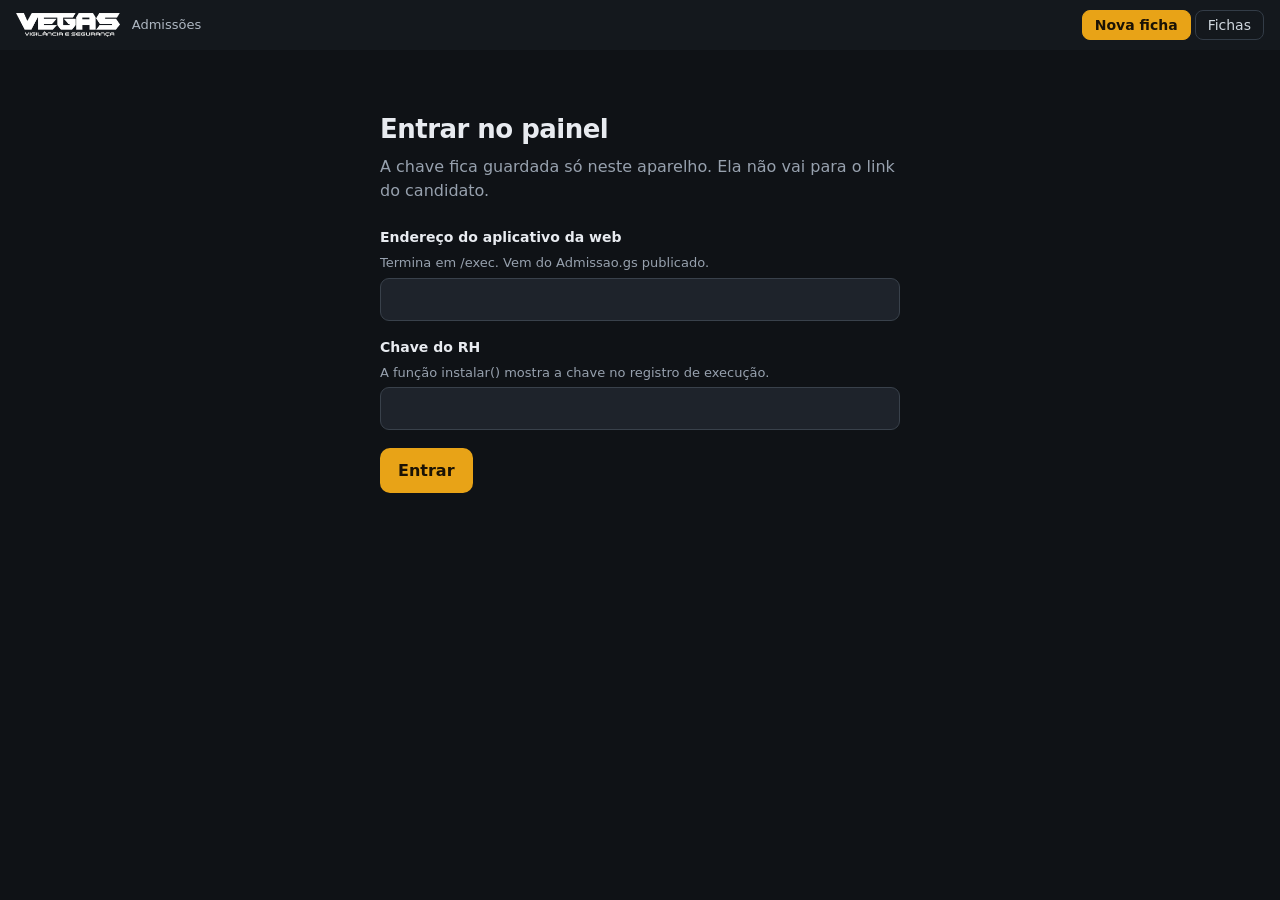
==== index.html @ 07867968 "1commit" ====
<!doctype html>
<html lang="pt-BR">
<head>
<meta charset="utf-8">
<meta name="viewport" content="width=device-width,initial-scale=1,viewport-fit=cover">
<meta name="robots" content="noindex,nofollow">
<meta name="theme-color" content="#0f1216">
<title>Admissões — Vegas</title>
<link rel="stylesheet" href="css/admissao.css">
</head>
<body class="escuro">

<header class="topo">
  <img id="logoTopo" alt="Vegas Vigilância e Segurança">
  <span class="t">Admissões</span>
  <nav class="abas" id="abas" hidden>
    <button data-aba="nova" class="on">Nova ficha</button>
    <button data-aba="fichas">Fichas</button>
  </nav>
</header>

<main class="env largo" id="tela"></main>

<dialog id="janela">
  <div class="cab">
    <h2 id="janTitulo">Ficha</h2>
    <button class="btn sec mini" id="janFechar">Fechar</button>
  </div>
  <div class="conteudo" id="janCorpo"></div>
  <div class="pe" id="janPe"></div>
</dialog>

<script src="js/config.js"></script>
<script src="js/logo.js"></script>
<script src="js/campos.js"></script>
<script src="js/api.js"></script>
<script src="js/documento.js"></script>
<script src="js/rh.js"></script>
</body>
</html>
---- css/admissao.css ----
/* ============================================================
   Vegas — Ficha de admissão
   Duas peles no mesmo arquivo: body.claro para a ficha do
   candidato, body.escuro para o painel do RH.
   ============================================================ */

:root{
  --grafite:#14181d;
  --grafite2:#1e232b;
  --ambar:#e8a317;
  --ambar-esc:#c07f05;
  --falta:#c0392b;
  --ok:#1e7d43;
  --raio:12px;
  --fonte:system-ui,-apple-system,"Segoe UI",Roboto,"Helvetica Neue",Arial,sans-serif;
  --h-topo:56px;
}

/* pele clara — ficha do candidato */
body.claro{
  --fundo:#f2f4f6;
  --cartao:#ffffff;
  --texto:#14181d;
  --fraco:#66717f;
  --linha:#dde2e7;
  --campo:#ffffff;
  --campo-linha:#c3ccd5;
}

/* pele escura — painel do RH */
body.escuro{
  --fundo:#0f1216;
  --cartao:#171b21;
  --texto:#e8ebf0;
  --fraco:#97a1ae;
  --linha:#2b3139;
  --campo:#1e232b;
  --campo-linha:#39414b;
}

*{box-sizing:border-box;-webkit-tap-highlight-color:transparent}
html,body{margin:0;padding:0}
body{
  background:var(--fundo);color:var(--texto);font-family:var(--fonte);
  font-size:16px;line-height:1.5;
}
button,input,select,textarea{font-family:inherit;font-size:16px;color:inherit}
:focus-visible{outline:3px solid var(--ambar);outline-offset:2px}
@media (prefers-reduced-motion:reduce){*{transition:none!important;animation:none!important}}

/* ---------- topo ---------- */
.topo{
  position:sticky;top:0;z-index:30;background:var(--grafite);
  padding:calc(10px + env(safe-area-inset-top)) 16px 10px;
  display:flex;align-items:center;gap:12px;color:#fff;
}
.topo img{height:24px;width:auto;flex:0 0 auto}
.topo .t{font-size:13px;color:#aeb7c2;flex:1;min-width:0;
  overflow:hidden;text-overflow:ellipsis;white-space:nowrap}
.topo .abas{display:flex;gap:4px}
.topo .abas button{
  background:transparent;border:1px solid #333c47;color:#cfd6de;
  padding:6px 12px;border-radius:8px;cursor:pointer;font-size:14px;
}
.topo .abas button.on{background:var(--ambar);border-color:var(--ambar);color:#1a1205;font-weight:600}

.env{max-width:660px;margin:0 auto;padding:20px 16px 40px}
.env.largo{max-width:1180px}

/* ---------- abertura da ficha ---------- */
.abertura{
  background:var(--grafite);color:#fff;border-radius:var(--raio);
  padding:22px 20px;margin-bottom:22px;
}
.abertura h1{
  margin:0 0 4px;font-size:27px;line-height:1.15;font-weight:650;letter-spacing:-.02em;
}
.abertura .posto{margin:0;color:#c3cbd4;font-size:15px}
.abertura dl{
  margin:18px 0 0;display:grid;grid-template-columns:auto 1fr;gap:6px 16px;
  font-size:14px;border-top:1px solid #2b333d;padding-top:14px;
}
.abertura dt{color:#8e99a5}
.abertura dd{margin:0;color:#fff}

.prazo{
  display:flex;gap:12px;align-items:flex-start;
  background:#fff6e2;border:1px solid #edd08a;border-left:4px solid var(--ambar);
  border-radius:var(--raio);padding:14px 16px;margin-bottom:22px;font-size:15px;
}
body.escuro .prazo{background:#2a2213;border-color:#4b3d17;color:#f0e2c2}
.prazo b{display:block;margin-bottom:2px}
.zap{
  display:inline-block;margin-top:8px;background:var(--grafite);color:#fff;
  text-decoration:none;padding:9px 14px;border-radius:9px;font-size:14px;font-weight:600;
}

/* ---------- seções ---------- */
.secao{
  background:var(--cartao);border:1px solid var(--linha);border-radius:var(--raio);
  margin-bottom:16px;overflow:hidden;
}
.secao > h2{
  margin:0;padding:15px 18px 13px;font-size:17px;font-weight:620;letter-spacing:-.01em;
  border-bottom:1px solid var(--linha);display:flex;align-items:baseline;gap:10px;
}
.secao > h2 .tit{flex:1;min-width:0}
.secao > h2 .marca{
  width:9px;height:9px;border-radius:50%;background:var(--falta);flex:0 0 auto;
  align-self:center;
}
.secao.completa > h2 .marca{background:var(--ok)}
.secao > h2 .cont{font-size:12.5px;font-weight:400;color:var(--fraco);flex:0 0 auto;white-space:nowrap}
.secao .intro{margin:14px 18px 0;color:var(--fraco);font-size:14.5px}
.secao .corpo{padding:14px 18px 18px;display:grid;gap:14px}

/* ---------- campos ---------- */
.campo{display:grid;gap:5px}
.campo.meia{}
@media (min-width:520px){
  .secao .corpo{grid-template-columns:1fr 1fr}
  .campo.cheia,.campo.linha{grid-column:1/-1}
}
.campo > label{font-size:14px;font-weight:550;color:var(--texto)}
.campo .ajuda{font-size:13px;color:var(--fraco);margin:0}
.campo input[type=text],.campo input[type=tel],.campo input[type=email],
.campo input[type=date],.campo input[type=number],.campo select,.campo textarea{
  width:100%;padding:11px 12px;background:var(--campo);
  border:1px solid var(--campo-linha);border-radius:9px;
}
.campo textarea{min-height:90px;resize:vertical}
.campo.erro input,.campo.erro select{border-color:var(--falta)}
.msg-erro{font-size:13px;color:var(--falta);margin:0}

/* caixa de marcar — alvo grande, o candidato está no celular */
.marcar{
  display:flex;gap:12px;align-items:flex-start;cursor:pointer;
  border:1px solid var(--linha);border-radius:10px;padding:12px 14px;
  background:var(--campo);
}
.marcar.marcada{border-color:var(--ok);background:rgba(30,125,67,.09)}
.marcar:has(input:checked){border-color:var(--ok)}
.marcar input{width:22px;height:22px;margin:1px 0 0;flex:0 0 auto;accent-color:var(--ok)}
.marcar .rot{font-size:15px}
.marcar .ajuda{margin-top:2px}
.marcar a{color:var(--ambar-esc);font-size:13.5px;display:inline-block;margin-top:4px}
body.escuro .marcar a{color:var(--ambar)}

/* sim / não */
.simnao{display:flex;gap:8px}
.simnao button{
  flex:1;padding:11px 8px;border-radius:9px;cursor:pointer;
  border:1px solid var(--campo-linha);background:var(--campo);font-weight:550;
}
.simnao button.on{background:var(--grafite);border-color:var(--grafite);color:#fff}
body.escuro .simnao button.on{background:var(--ambar);border-color:var(--ambar);color:#1a1205}

/* filhos */
.filho{display:grid;grid-template-columns:1fr 92px auto;gap:8px;align-items:end;margin-bottom:8px}
.filho input{width:100%;padding:10px 11px;background:var(--campo);
  border:1px solid var(--campo-linha);border-radius:9px}
.filho button{
  background:transparent;border:1px solid var(--campo-linha);border-radius:9px;
  width:42px;height:42px;cursor:pointer;color:var(--fraco);font-size:18px;
}
.mais{background:transparent;border:1px dashed var(--campo-linha);border-radius:9px;
  padding:10px;width:100%;cursor:pointer;color:var(--fraco)}

/* assinatura */
.assina{border:1px solid var(--campo-linha);border-radius:10px;background:#fff;touch-action:none;
  width:100%;height:170px;display:block}
.assina-acoes{display:flex;justify-content:space-between;align-items:center;margin-top:6px}
.assina-acoes button{background:transparent;border:0;color:var(--fraco);cursor:pointer;
  text-decoration:underline;padding:4px 0}

/* declarações em texto corrido */
.declaracoes{background:var(--fundo);border-radius:10px;padding:14px 16px;font-size:14.5px}
body.escuro .declaracoes{background:var(--grafite)}
.declaracoes ul{margin:8px 0 0;padding-left:20px}
.declaracoes li{margin-bottom:4px}

/* ---------- barra do que falta ---------- */
.rodape{
  position:fixed;left:0;right:0;bottom:0;z-index:40;background:var(--cartao);
  border-top:1px solid var(--linha);padding:10px 16px calc(10px + env(safe-area-inset-bottom));
  box-shadow:0 -6px 20px rgba(0,0,0,.09);
}
body.escuro .rodape{box-shadow:0 -6px 20px rgba(0,0,0,.4)}
.rodape .dentro{max-width:660px;margin:0 auto;display:flex;gap:12px;align-items:center}
.rodape .dentro .btn{flex:0 0 auto}
.rodape .estado{flex:1;min-width:0;font-size:14px}
.rodape .estado b{display:block}
.rodape .estado .lista{color:var(--fraco);font-size:13px;
  overflow:hidden;text-overflow:ellipsis;white-space:nowrap}
.rodape .estado.pronta b{color:var(--ok)}
.espaco-rodape{height:84px}

/* ---------- botões ---------- */
.btn{
  background:var(--ambar);color:#1a1205;border:0;border-radius:10px;
  padding:13px 18px;font-size:16px;font-weight:650;cursor:pointer;
}
.btn:disabled{opacity:.45;cursor:not-allowed}
.btn.sec{background:transparent;border:1px solid var(--campo-linha);color:var(--texto);font-weight:550}
.btn.mini{padding:8px 12px;font-size:14px;border-radius:8px}
.btn-linha{display:flex;gap:10px;flex-wrap:wrap}

/* ---------- avisos ---------- */
.aviso{border-radius:10px;padding:13px 15px;font-size:14.5px;margin:14px 0}
.aviso.info{background:#e8f0f8;border:1px solid #bdd3e8}
.aviso.erro{background:#fbe9e7;border:1px solid #e9b4ac;color:#8c2b1c}
.aviso.bom{background:#e6f5ec;border:1px solid #b2ddc4;color:#14603a}
body.escuro .aviso.info{background:#152230;border-color:#25394f;color:#cfe0f0}
body.escuro .aviso.erro{background:#2c1614;border-color:#4d2721;color:#f2c0b8}
body.escuro .aviso.bom{background:#12261a;border-color:#22462f;color:#b6e2c6}

/* ---------- painel do RH ---------- */
.kpis{display:grid;grid-template-columns:repeat(auto-fit,minmax(140px,1fr));gap:12px;margin-bottom:20px}
.kpi{background:var(--cartao);border:1px solid var(--linha);border-radius:var(--raio);padding:14px 16px}
.kpi .n{font-size:29px;font-weight:650;letter-spacing:-.02em;line-height:1.1}
.kpi .r{font-size:13px;color:var(--fraco)}
.kpi.alerta .n{color:var(--ambar)}

.tabela{width:100%;border-collapse:collapse;font-size:14.5px}
.tabela th,.tabela td{padding:11px 12px;text-align:left;border-bottom:1px solid var(--linha);vertical-align:top}
.tabela th{font-size:13px;color:var(--fraco);font-weight:550;white-space:nowrap;cursor:pointer}
.tabela tbody tr:hover{background:var(--campo)}
.selo{display:inline-block;padding:3px 9px;border-radius:999px;font-size:12.5px;font-weight:600;white-space:nowrap}
.selo.aguardando{background:#3a2f12;color:#f0c964}
.selo.preenchida{background:#123324;color:#8fd9ae}
.selo.conferida{background:#14263a;color:#93c5f0}
.rolagem{overflow-x:auto;background:var(--cartao);border:1px solid var(--linha);border-radius:var(--raio)}

.link-caixa{
  display:flex;gap:8px;align-items:center;background:var(--campo);
  border:1px solid var(--campo-linha);border-radius:10px;padding:10px 12px;margin:10px 0;
}
.link-caixa input{flex:1;min-width:0;background:transparent;border:0;font-size:14px;color:var(--texto)}

.vazio{text-align:center;padding:48px 20px;color:var(--fraco)}
.vazio p{max-width:34ch;margin:0 auto 16px}

dialog{
  border:1px solid var(--linha);border-radius:var(--raio);background:var(--cartao);color:var(--texto);
  max-width:760px;width:calc(100% - 32px);padding:0;
}
dialog::backdrop{background:rgba(0,0,0,.6)}
dialog .cab{display:flex;align-items:center;gap:12px;padding:16px 18px;border-bottom:1px solid var(--linha)}
dialog .cab h2{margin:0;font-size:19px;flex:1}
dialog .conteudo{padding:18px;max-height:65vh;overflow:auto}
dialog .pe{padding:14px 18px;border-top:1px solid var(--linha);display:flex;gap:10px;justify-content:flex-end}

.resp{display:grid;grid-template-columns:1fr;gap:2px;margin-bottom:18px}
.resp h3{margin:0 0 8px;font-size:15px;color:var(--ambar)}
.resp .li{display:flex;gap:12px;padding:6px 0;border-bottom:1px solid var(--linha);font-size:14.5px}
.resp .li .k{flex:1;color:var(--fraco)}
.resp .li .v{text-align:right;font-weight:550;max-width:55%}

.toast{
  position:fixed;left:50%;transform:translateX(-50%);bottom:96px;z-index:60;
  background:var(--grafite);color:#fff;padding:11px 18px;border-radius:999px;font-size:14.5px;
  box-shadow:0 8px 24px rgba(0,0,0,.3);
}

@media (max-width:520px){.topo .t{display:none}}
@media print{.no-print{display:none!important}}
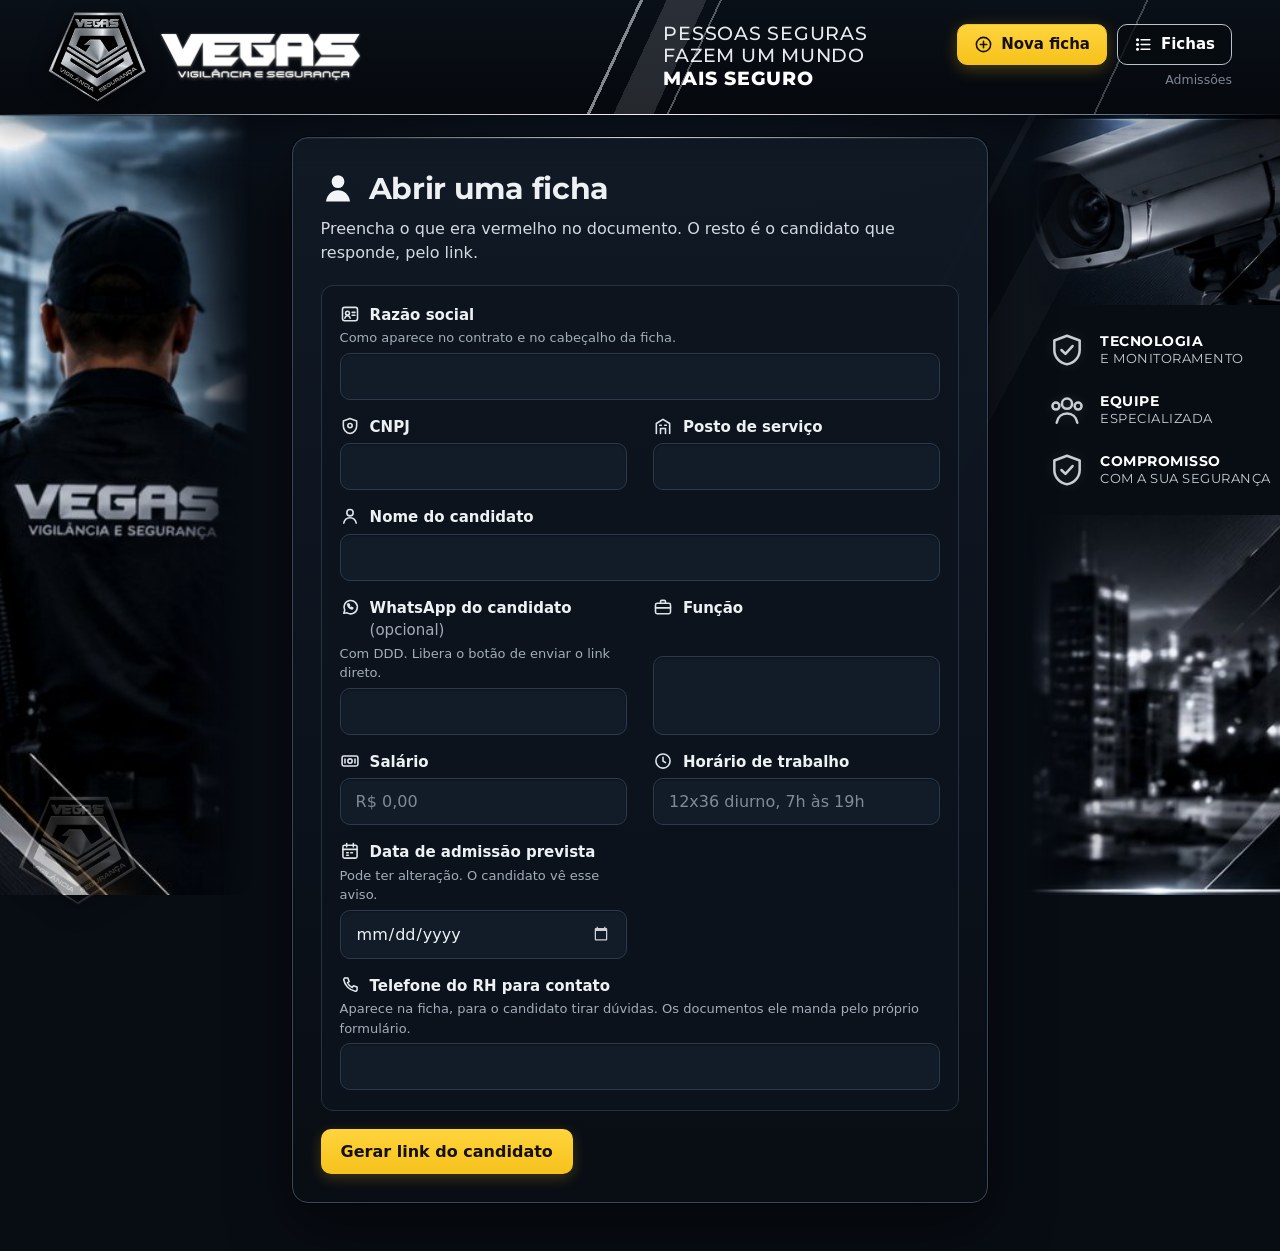
==== commit 2f871ee2: "novo" ====
--- a/index.html
+++ b/index.html
@@ -4,22 +4,55 @@
 <meta charset="utf-8">
 <meta name="viewport" content="width=device-width,initial-scale=1,viewport-fit=cover">
 <meta name="robots" content="noindex,nofollow">
-<meta name="theme-color" content="#0f1216">
+<meta name="theme-color" content="#070b11">
 <title>Admissões — Vegas</title>
+<link rel="preconnect" href="https://fonts.googleapis.com">
+<link rel="preconnect" href="https://fonts.gstatic.com" crossorigin>
+<link rel="stylesheet" href="https://fonts.googleapis.com/css2?family=Montserrat:wght@500;600;700;800&display=swap">
 <link rel="stylesheet" href="css/admissao.css">
 </head>
-<body class="escuro">
+<body class="escuro painel">
 
 <header class="topo">
-  <img id="logoTopo" alt="Vegas Vigilância e Segurança">
-  <span class="t">Admissões</span>
-  <nav class="abas" id="abas" hidden>
-    <button data-aba="nova" class="on">Nova ficha</button>
-    <button data-aba="fichas">Fichas</button>
-  </nav>
+  <div class="marca">
+    <img class="escudo" src="img/escudo.png" alt="">
+    <img id="logoTopo" class="nome" alt="Vegas Vigilância e Segurança">
+  </div>
+  <p class="lema">Pessoas seguras<br>fazem um mundo<br><b>mais seguro</b></p>
+  <div class="topo-dir">
+    <nav class="abas" id="abas" hidden>
+      <button data-aba="nova" class="on">
+        <svg viewBox="0 0 24 24" aria-hidden="true"><circle cx="12" cy="12" r="9"/><path d="M12 8v8M8 12h8"/></svg>Nova ficha
+      </button>
+      <button data-aba="fichas">
+        <svg viewBox="0 0 24 24" aria-hidden="true"><path d="M9 6h11M9 12h11M9 18h11"/><circle cx="4.5" cy="6" r="1"/><circle cx="4.5" cy="12" r="1"/><circle cx="4.5" cy="18" r="1"/></svg>Fichas
+      </button>
+    </nav>
+    <span class="t"></span>
+  </div>
 </header>
 
-<main class="env largo" id="tela"></main>
+<div class="palco">
+  <aside class="lado esq" aria-hidden="true">
+    <div class="foto-lado" style="background-image:url(img/guarda.jpg)"></div>
+    <img class="escudo-fundo" src="img/escudo.png" alt="">
+  </aside>
+
+  <main class="env largo" id="tela"></main>
+
+  <aside class="lado dir" aria-hidden="true">
+    <div class="foto-lado camera" style="background-image:url(img/camera.jpg)"></div>
+    <ul class="valores">
+      <li><svg viewBox="0 0 24 24"><path d="M12 3l8 3v6c0 4.5-3.4 8.3-8 9-4.6-.7-8-4.5-8-9V6z"/><path d="M8.5 12l2.5 2.5 4.5-5"/></svg>
+        <span><b>Tecnologia</b>e monitoramento</span></li>
+      <li><svg viewBox="0 0 24 24"><circle cx="12" cy="8" r="3.2"/><path d="M5.5 20c.6-3.6 3.2-5.8 6.5-5.8s5.9 2.2 6.5 5.8"/><circle cx="5" cy="9.5" r="2.2"/><circle cx="19" cy="9.5" r="2.2"/></svg>
+        <span><b>Equipe</b>especializada</span></li>
+      <li><svg viewBox="0 0 24 24"><path d="M12 3l8 3v6c0 4.5-3.4 8.3-8 9-4.6-.7-8-4.5-8-9V6z"/><path d="M8.5 12l2.5 2.5 4.5-5"/></svg>
+        <span><b>Compromisso</b>com a sua segurança</span></li>
+    </ul>
+    <div class="foto-lado cidade" style="background-image:url(img/cidade.jpg)"></div>
+  </aside>
+</div>
 
 <dialog id="janela">
   <div class="cab">
@@ -31,6 +64,7 @@
 </dialog>
 
 <script src="js/config.js"></script>
+<script src="js/chave.js"></script>
 <script src="js/logo.js"></script>
 <script src="js/campos.js"></script>
 <script src="js/api.js"></script>
--- a/css/admissao.css
+++ b/css/admissao.css
@@ -5,72 +5,158 @@
    ============================================================ */
 
 :root{
-  --grafite:#14181d;
-  --grafite2:#1e232b;
-  --ambar:#e8a317;
-  --ambar-esc:#c07f05;
-  --falta:#c0392b;
-  --ok:#1e7d43;
+  /* paleta tirada do modelo: azul-noite quase preto, aço escovado e amarelo */
+  --noite:#070b11;
+  --grafite:#0c121a;
+  --grafite2:#111925;
+  --aco:#c9ced5;
+  --aco-claro:#eef1f4;
+  --aco-esc:#7d8793;
+  --ambar:#f6c21c;
+  --ambar-esc:#d9a400;
+  --falta:#e0533f;
+  --ok:#2fa866;
   --raio:12px;
   --fonte:system-ui,-apple-system,"Segoe UI",Roboto,"Helvetica Neue",Arial,sans-serif;
+  --fonte-marca:"Montserrat",system-ui,-apple-system,"Segoe UI",Roboto,Arial,sans-serif;
   --h-topo:56px;
 }
 
-/* pele clara — ficha do candidato */
+/* pele clara — sobra para o PDF e para quem ainda usar body.claro */
 body.claro{
   --fundo:#f2f4f6;
   --cartao:#ffffff;
-  --texto:#14181d;
-  --fraco:#66717f;
+  --texto:#0c121a;
+  --fraco:#5f6b79;
   --linha:#dde2e7;
   --campo:#ffffff;
   --campo-linha:#c3ccd5;
 }
 
-/* pele escura — painel do RH */
+/* pele escura — painel do RH e ficha do candidato */
 body.escuro{
-  --fundo:#0f1216;
-  --cartao:#171b21;
-  --texto:#e8ebf0;
-  --fraco:#97a1ae;
-  --linha:#2b3139;
-  --campo:#1e232b;
-  --campo-linha:#39414b;
+  --fundo:#080d14;
+  --cartao:#0d141e;
+  --texto:#eef1f4;
+  --fraco:#a3adb9;
+  --linha:#233041;
+  --campo:#121c29;
+  --campo-linha:#2c3a4c;
 }
 
 *{box-sizing:border-box;-webkit-tap-highlight-color:transparent}
+/* display:grid e display:flex de classe vencem o [hidden] do navegador,
+   então a regra precisa ser explícita ou nada esconde */
+[hidden]{display:none!important}
 html,body{margin:0;padding:0}
 body{
   background:var(--fundo);color:var(--texto);font-family:var(--fonte);
   font-size:16px;line-height:1.5;
 }
+/* fundo: noite com faixas de aço na diagonal, como no modelo */
+body.escuro{
+  background:
+    linear-gradient(118deg, transparent 0 62%, rgba(214,221,230,.05) 62% 62.4%, transparent 62.4% 100%),
+    linear-gradient(118deg, transparent 0 66%, rgba(214,221,230,.035) 66% 69%, transparent 69% 100%),
+    radial-gradient(1200px 600px at 50% -10%, #142033 0%, transparent 60%),
+    var(--fundo);
+  background-attachment:fixed;
+  min-height:100vh;
+}
 button,input,select,textarea{font-family:inherit;font-size:16px;color:inherit}
 :focus-visible{outline:3px solid var(--ambar);outline-offset:2px}
+input:-webkit-autofill,input:-webkit-autofill:focus{
+  -webkit-text-fill-color:var(--texto);
+  box-shadow:0 0 0 1000px var(--campo) inset;
+  caret-color:var(--texto);
+}
 @media (prefers-reduced-motion:reduce){*{transition:none!important;animation:none!important}}
 
 /* ---------- topo ---------- */
 .topo{
-  position:sticky;top:0;z-index:30;background:var(--grafite);
-  padding:calc(10px + env(safe-area-inset-top)) 16px 10px;
-  display:flex;align-items:center;gap:12px;color:#fff;
-}
-.topo img{height:24px;width:auto;flex:0 0 auto}
-.topo .t{font-size:13px;color:#aeb7c2;flex:1;min-width:0;
+  position:sticky;top:0;z-index:30;color:#fff;
+  padding:calc(12px + env(safe-area-inset-top)) clamp(14px,4vw,48px) 12px;
+  display:flex;align-items:center;gap:clamp(12px,3vw,40px);
+  background:
+    linear-gradient(115deg, transparent 0 48%, rgba(230,235,241,.55) 48% 48.25%, transparent 48.25% 100%),
+    linear-gradient(115deg, transparent 0 50%, rgba(230,235,241,.14) 50% 53%, transparent 53% 100%),
+    linear-gradient(115deg, transparent 0 54%, rgba(230,235,241,.35) 54% 54.15%, transparent 54.15% 100%),
+    linear-gradient(115deg, transparent 0 86%, rgba(230,235,241,.25) 86% 86.15%, transparent 86.15% 100%),
+    linear-gradient(180deg,#0a1018 0%,#05080d 100%);
+  border-bottom:1px solid transparent;
+  border-image:linear-gradient(90deg,transparent,#9aa4b0 20%,#f2f4f7 50%,#9aa4b0 80%,transparent) 1;
+  box-shadow:0 10px 30px rgba(0,0,0,.45);
+}
+.topo .marca{display:flex;align-items:center;gap:14px;flex:0 0 auto;min-width:0}
+.topo .marca .escudo{height:clamp(44px,7vw,104px);width:auto;filter:drop-shadow(0 4px 10px rgba(0,0,0,.6))}
+.topo .marca .nome{height:clamp(18px,3.6vw,56px);width:auto;
+  filter:drop-shadow(0 2px 0 rgba(0,0,0,.5)) drop-shadow(0 0 1px rgba(255,255,255,.4))}
+.topo .lema{
+  margin:0 0 0 auto;font-family:var(--fonte-marca);text-transform:uppercase;
+  font-size:clamp(13px,1.45vw,21px);line-height:1.22;letter-spacing:.04em;
+  font-weight:500;color:#e7eaee;
+}
+.topo .lema b{font-weight:800;color:#fff}
+.topo-dir{display:flex;flex-direction:column;align-items:flex-end;gap:6px;flex:0 0 auto;margin-left:auto}
+.topo .lema + .topo-dir{margin-left:clamp(12px,4vw,64px)}
+.topo .t{font-size:12.5px;color:var(--aco-esc);max-width:260px;
   overflow:hidden;text-overflow:ellipsis;white-space:nowrap}
-.topo .abas{display:flex;gap:4px}
+.topo .abas{display:flex;gap:10px}
 .topo .abas button{
-  background:transparent;border:1px solid #333c47;color:#cfd6de;
-  padding:6px 12px;border-radius:8px;cursor:pointer;font-size:14px;
-}
-.topo .abas button.on{background:var(--ambar);border-color:var(--ambar);color:#1a1205;font-weight:600}
-
-.env{max-width:660px;margin:0 auto;padding:20px 16px 40px}
+  display:inline-flex;align-items:center;gap:8px;
+  background:rgba(6,10,15,.7);border:1.5px solid #b9c1cb;color:#fff;
+  padding:10px 16px;border-radius:10px;cursor:pointer;font-size:15px;font-weight:600;
+}
+.topo .abas button svg{width:19px;height:19px;fill:none;stroke:currentColor;stroke-width:2;stroke-linecap:round}
+.topo .abas button:hover{border-color:#fff}
+.topo .abas button.on{
+  background:linear-gradient(180deg,#ffd43d,var(--ambar));border-color:var(--ambar);color:#151004;
+  box-shadow:0 4px 16px rgba(246,194,28,.28);
+}
+
+/* ---------- palco: laterais decorativas + conteúdo ---------- */
+.palco{display:flex;justify-content:center;align-items:flex-start;gap:clamp(16px,2vw,28px)}
+.palco > .env{flex:1 1 auto;min-width:0}
+.lado{display:none}
+@media (min-width:1280px){
+  body.com-lados .lado{
+    display:flex;flex-direction:column;flex:0 0 250px;position:sticky;
+    top:20px;height:calc(100vh - 40px);max-height:780px;min-height:520px;
+  }
+}
+.foto-lado{background-size:cover;background-position:center;flex:1 1 auto;position:relative}
+.lado.esq .foto-lado{
+  border-radius:0 14px 14px 0;
+  -webkit-mask-image:linear-gradient(90deg,#000 70%,transparent);
+          mask-image:linear-gradient(90deg,#000 70%,transparent);
+}
+.lado.esq .escudo-fundo{
+  position:absolute;left:18px;bottom:-10px;width:120px;opacity:.28;
+  filter:grayscale(1) drop-shadow(0 6px 14px #000);
+}
+.lado.dir .foto-lado{
+  -webkit-mask-image:linear-gradient(270deg,#000 70%,transparent);
+          mask-image:linear-gradient(270deg,#000 70%,transparent);
+}
+.lado.dir .camera{flex:0 0 190px;background-position:right center}
+.lado.dir .cidade{flex:1 1 auto;background-position:30% center}
+.valores{list-style:none;margin:0;padding:26px 0 26px 18px;display:grid;gap:22px}
+.valores li{display:flex;align-items:center;gap:14px}
+.valores svg{width:38px;height:38px;flex:0 0 auto;fill:none;stroke:var(--aco);stroke-width:1.6;
+  stroke-linejoin:round;stroke-linecap:round;filter:drop-shadow(0 0 6px rgba(255,255,255,.12))}
+.valores span{font-family:var(--fonte-marca);font-size:13px;line-height:1.25;text-transform:uppercase;
+  letter-spacing:.04em;color:var(--aco)}
+.valores b{display:block;color:#fff;font-weight:700;font-size:14px}
+
+.env{max-width:660px;margin:0 auto;padding:22px 16px 48px}
 .env.largo{max-width:1180px}
+body.com-lados .env.largo{max-width:980px}
 
 /* ---------- abertura da ficha ---------- */
 .abertura{
-  background:var(--grafite);color:#fff;border-radius:var(--raio);
-  padding:22px 20px;margin-bottom:22px;
+  background:linear-gradient(160deg,#16212f 0%,#0b111a 70%);color:#fff;border-radius:var(--raio);
+  padding:22px 20px;margin-bottom:22px;border:1px solid #2d3a4b;
+  box-shadow:inset 0 1px 0 rgba(255,255,255,.08);
 }
 .abertura h1{
   margin:0 0 4px;font-size:27px;line-height:1.15;font-weight:650;letter-spacing:-.02em;
@@ -78,9 +164,9 @@
 .abertura .posto{margin:0;color:#c3cbd4;font-size:15px}
 .abertura dl{
   margin:18px 0 0;display:grid;grid-template-columns:auto 1fr;gap:6px 16px;
-  font-size:14px;border-top:1px solid #2b333d;padding-top:14px;
-}
-.abertura dt{color:#8e99a5}
+  font-size:14px;border-top:1px solid #2d3a4b;padding-top:14px;
+}
+.abertura dt{color:var(--aco-esc)}
 .abertura dd{margin:0;color:#fff}
 
 .prazo{
@@ -88,10 +174,10 @@
   background:#fff6e2;border:1px solid #edd08a;border-left:4px solid var(--ambar);
   border-radius:var(--raio);padding:14px 16px;margin-bottom:22px;font-size:15px;
 }
-body.escuro .prazo{background:#2a2213;border-color:#4b3d17;color:#f0e2c2}
+body.escuro .prazo{background:#1d1909;border-color:#4e4210;color:#f3e6bf}
 .prazo b{display:block;margin-bottom:2px}
 .zap{
-  display:inline-block;margin-top:8px;background:var(--grafite);color:#fff;
+  display:inline-block;margin-top:8px;background:var(--ambar);color:#151004;
   text-decoration:none;padding:9px 14px;border-radius:9px;font-size:14px;font-weight:600;
 }
 
@@ -124,7 +210,8 @@
 .campo > label{font-size:14px;font-weight:550;color:var(--texto)}
 .campo .ajuda{font-size:13px;color:var(--fraco);margin:0}
 .campo input[type=text],.campo input[type=tel],.campo input[type=email],
-.campo input[type=date],.campo input[type=number],.campo select,.campo textarea{
+.campo input[type=password],.campo input[type=date],.campo input[type=number],
+.campo select,.campo textarea{
   width:100%;padding:11px 12px;background:var(--campo);
   border:1px solid var(--campo-linha);border-radius:9px;
 }
@@ -153,7 +240,7 @@
   border:1px solid var(--campo-linha);background:var(--campo);font-weight:550;
 }
 .simnao button.on{background:var(--grafite);border-color:var(--grafite);color:#fff}
-body.escuro .simnao button.on{background:var(--ambar);border-color:var(--ambar);color:#1a1205}
+body.escuro .simnao button.on{background:var(--ambar);border-color:var(--ambar);color:#151004}
 
 /* filhos */
 .filho{display:grid;grid-template-columns:1fr 92px auto;gap:8px;align-items:end;margin-bottom:8px}
@@ -197,11 +284,14 @@
 
 /* ---------- botões ---------- */
 .btn{
-  background:var(--ambar);color:#1a1205;border:0;border-radius:10px;
-  padding:13px 18px;font-size:16px;font-weight:650;cursor:pointer;
-}
+  background:linear-gradient(180deg,#ffd43d,var(--ambar));color:#151004;border:0;border-radius:10px;
+  padding:13px 20px;font-size:16px;font-weight:700;cursor:pointer;
+  box-shadow:0 4px 14px rgba(246,194,28,.22);
+}
+.btn:hover:not(:disabled){filter:brightness(1.05)}
 .btn:disabled{opacity:.45;cursor:not-allowed}
-.btn.sec{background:transparent;border:1px solid var(--campo-linha);color:var(--texto);font-weight:550}
+.btn.sec{background:transparent;border:1.5px solid #8f99a5;color:var(--texto);font-weight:600;box-shadow:none}
+.btn.sec:hover:not(:disabled){border-color:#fff;filter:none}
 .btn.mini{padding:8px 12px;font-size:14px;border-radius:8px}
 .btn-linha{display:flex;gap:10px;flex-wrap:wrap}
 
@@ -210,7 +300,7 @@
 .aviso.info{background:#e8f0f8;border:1px solid #bdd3e8}
 .aviso.erro{background:#fbe9e7;border:1px solid #e9b4ac;color:#8c2b1c}
 .aviso.bom{background:#e6f5ec;border:1px solid #b2ddc4;color:#14603a}
-body.escuro .aviso.info{background:#152230;border-color:#25394f;color:#cfe0f0}
+body.escuro .aviso.info{background:#111c2a;border-color:#2a3a50;color:#d6e2ee}
 body.escuro .aviso.erro{background:#2c1614;border-color:#4d2721;color:#f2c0b8}
 body.escuro .aviso.bom{background:#12261a;border-color:#22462f;color:#b6e2c6}
 
@@ -226,7 +316,7 @@
 .tabela th{font-size:13px;color:var(--fraco);font-weight:550;white-space:nowrap;cursor:pointer}
 .tabela tbody tr:hover{background:var(--campo)}
 .selo{display:inline-block;padding:3px 9px;border-radius:999px;font-size:12.5px;font-weight:600;white-space:nowrap}
-.selo.aguardando{background:#3a2f12;color:#f0c964}
+.selo.aguardando{background:#3a300a;color:#ffd84d}
 .selo.preenchida{background:#123324;color:#8fd9ae}
 .selo.conferida{background:#14263a;color:#93c5f0}
 .rolagem{overflow-x:auto;background:var(--cartao);border:1px solid var(--linha);border-radius:var(--raio)}
@@ -251,16 +341,139 @@
 dialog .pe{padding:14px 18px;border-top:1px solid var(--linha);display:flex;gap:10px;justify-content:flex-end}
 
 .resp{display:grid;grid-template-columns:1fr;gap:2px;margin-bottom:18px}
-.resp h3{margin:0 0 8px;font-size:15px;color:var(--ambar)}
+.resp h3{margin:0 0 8px;font-size:15px;color:var(--ambar);font-family:var(--fonte-marca)}
 .resp .li{display:flex;gap:12px;padding:6px 0;border-bottom:1px solid var(--linha);font-size:14.5px}
 .resp .li .k{flex:1;color:var(--fraco)}
 .resp .li .v{text-align:right;font-weight:550;max-width:55%}
 
 .toast{
   position:fixed;left:50%;transform:translateX(-50%);bottom:96px;z-index:60;
-  background:var(--grafite);color:#fff;padding:11px 18px;border-radius:999px;font-size:14.5px;
+  background:#1a2433;color:#fff;border:1px solid #3b4a5e;padding:11px 18px;border-radius:999px;font-size:14.5px;
   box-shadow:0 8px 24px rgba(0,0,0,.3);
 }
 
-@media (max-width:520px){.topo .t{display:none}}
+@media (max-width:900px){.topo .lema{display:none}}
+/* topo alto só gruda na tela do celular, onde ele é baixo */
+@media (min-width:621px){.topo{position:relative}}
+body.painel .abas[hidden] + .t{display:none}
+@media (max-width:620px){
+  .topo .t{display:none}
+  .topo .marca{gap:10px}
+}
+@media (max-width:460px){
+  body.painel .topo .marca .nome{display:none}
+  .topo .abas button{padding:8px 11px;font-size:14px}
+}
+@media (max-width:380px){.topo .abas button svg{display:none}}
 @media print{.no-print{display:none!important}}
+
+/* ---------- fotos dos documentos ---------- */
+.fotos{display:grid;gap:10px}
+.foto{
+  display:flex;align-items:center;gap:12px;
+  border:1px solid var(--campo-linha);border-radius:10px;
+  padding:10px 12px;background:var(--campo);min-height:66px;
+}
+.foto.vazia{border-style:dashed;cursor:pointer}
+.foto.vazia:hover{border-color:var(--ambar)}
+.foto.vazia input[type=file]{position:absolute;width:1px;height:1px;opacity:0;pointer-events:none}
+.foto.vazia:focus-within{outline:3px solid var(--ambar);outline-offset:2px}
+.foto.pronta{border-color:var(--ok);background:rgba(30,125,67,.07)}
+.foto.subindo{border-color:var(--ambar);background:rgba(232,163,23,.08)}
+
+.foto-icone{
+  width:42px;height:42px;flex:0 0 auto;border-radius:9px;
+  border:1px solid var(--campo-linha);display:grid;place-items:center;
+  font-size:22px;line-height:1;color:var(--fraco);
+}
+.foto .mini{
+  width:52px;height:52px;flex:0 0 auto;border-radius:8px;
+  object-fit:cover;background:#fff;border:1px solid var(--linha);
+}
+.foto .mini.pdf{
+  display:grid;place-items:center;font-size:11px;font-weight:700;
+  color:var(--fraco);background:var(--fundo);
+}
+.foto-txt{display:grid;flex:1;min-width:0;line-height:1.35}
+.foto-txt b{font-size:14.5px;font-weight:600}
+.foto-txt span{font-size:12.5px;color:var(--fraco)}
+.foto-x{
+  flex:0 0 auto;width:34px;height:34px;border-radius:8px;cursor:pointer;
+  border:1px solid var(--campo-linha);background:transparent;color:var(--fraco);font-size:19px;
+}
+.foto-x:hover{border-color:var(--falta);color:var(--falta)}
+
+/* no painel do RH */
+.doc-grade{display:grid;grid-template-columns:repeat(auto-fill,minmax(150px,1fr));gap:10px;margin-top:6px}
+.doc-cartao{
+  border:1px solid var(--linha);border-radius:10px;overflow:hidden;
+  background:var(--campo);cursor:pointer;text-align:left;padding:0;color:inherit;font:inherit;
+}
+.doc-cartao img{width:100%;height:110px;object-fit:cover;display:block;background:#fff}
+.doc-cartao .vazio-mini{height:110px;display:grid;place-items:center;color:var(--fraco);font-size:12px}
+.doc-cartao .rot{padding:8px 10px;font-size:12.5px;line-height:1.3}
+.doc-cartao .rot b{display:block;font-size:13px}
+.doc-cartao:hover{border-color:var(--ambar)}
+dialog.lupa{
+  position:fixed;inset:0;z-index:70;background:transparent;border:0;padding:24px;
+  max-width:100vw;width:100vw;height:100vh;max-height:100vh;
+  display:grid;place-items:center;
+}
+dialog.lupa::backdrop{background:rgba(0,0,0,.9)}
+.lupa img{max-width:100%;max-height:88vh;object-fit:contain;background:#fff;border-radius:8px}
+.lupa .fechar-lupa{position:absolute;top:16px;right:20px}
+
+
+/* ============================================================
+   abertura do painel (Nova ficha) — cartão de aço
+   ============================================================ */
+.cartao-aco{
+  position:relative;border-radius:16px;padding:clamp(18px,3vw,28px);
+  background:linear-gradient(180deg,rgba(17,26,38,.94),rgba(9,14,21,.96));
+  border:1px solid #3a4758;
+  box-shadow:0 0 0 1px rgba(0,0,0,.6), inset 0 1px 0 rgba(255,255,255,.07), 0 24px 60px rgba(0,0,0,.5);
+}
+.cartao-aco::before{ /* filete de aço no alto do cartão */
+  content:"";position:absolute;left:24px;right:24px;top:-1px;height:1px;
+  background:linear-gradient(90deg,transparent,#e9edf2,transparent);
+}
+.titulo-icone{
+  display:flex;align-items:center;gap:14px;margin:0 0 6px;
+  font-family:var(--fonte-marca);font-size:clamp(23px,2.6vw,30px);font-weight:700;letter-spacing:-.01em;
+}
+.titulo-icone svg{width:34px;height:34px;flex:0 0 auto;fill:#f2f4f7}
+.cartao-aco .sub{color:#d3d9e0;margin:0 0 20px;font-size:16px}
+.cartao-aco .secao{background:rgba(12,19,28,.75);border-color:#26323f;margin-bottom:0}
+.cartao-aco .secao .corpo{padding:18px 18px 20px;gap:16px 26px}
+
+/* rótulo com ícone, como no modelo */
+.campo > label.com-icone{display:flex;align-items:flex-start;gap:10px;font-size:15px;font-weight:600}
+.campo > label.com-icone > span{flex:1;min-width:0}
+.campo > label.com-icone svg{width:20px;height:20px;flex:0 0 auto;fill:none;stroke:#dfe4ea;
+  stroke-width:1.9;stroke-linecap:round;stroke-linejoin:round}
+.campo > label.com-icone + .ajuda{margin-top:-3px}
+body.escuro .campo input[type=text],body.escuro .campo input[type=tel],body.escuro .campo input[type=email],
+body.escuro .campo input[type=password],body.escuro .campo input[type=date],body.escuro .campo input[type=number],
+body.escuro .campo select,body.escuro .campo textarea{
+  padding:13px 15px;border-radius:10px;background:var(--campo);border-color:var(--campo-linha);
+  box-shadow:inset 0 1px 2px rgba(0,0,0,.35);
+}
+body.escuro .campo input:focus,body.escuro .campo select:focus,body.escuro .campo textarea:focus{
+  outline:none;border-color:var(--ambar);box-shadow:0 0 0 3px rgba(246,194,28,.18);
+}
+body.escuro input[type=date]::-webkit-calendar-picker-indicator{filter:invert(1);opacity:.8;cursor:pointer}
+body.escuro .campo input::placeholder{color:#7f8b99}
+
+/* ---------- entrada no painel ---------- */
+.acesso{max-width:440px;margin:28px auto 0;text-align:left}
+.acesso .escudo-grande{display:block;width:min(210px,56vw);height:auto;margin:0 auto 22px;
+  filter:drop-shadow(0 14px 30px rgba(0,0,0,.65))}
+.acesso h1{font-family:var(--fonte-marca);font-size:26px;margin:0 0 6px;letter-spacing:-.01em;text-align:center}
+.acesso .sub{color:var(--fraco);margin:0 0 24px;text-align:center}
+.acesso .btn{width:100%}
+
+/* títulos das telas do painel na fonte da marca */
+body.painel h1{font-family:var(--fonte-marca)}
+.kpi{background:linear-gradient(180deg,#121b28,#0c131c)}
+.kpi .n{font-family:var(--fonte-marca)}
+.tabela thead th{background:#0a1018}
